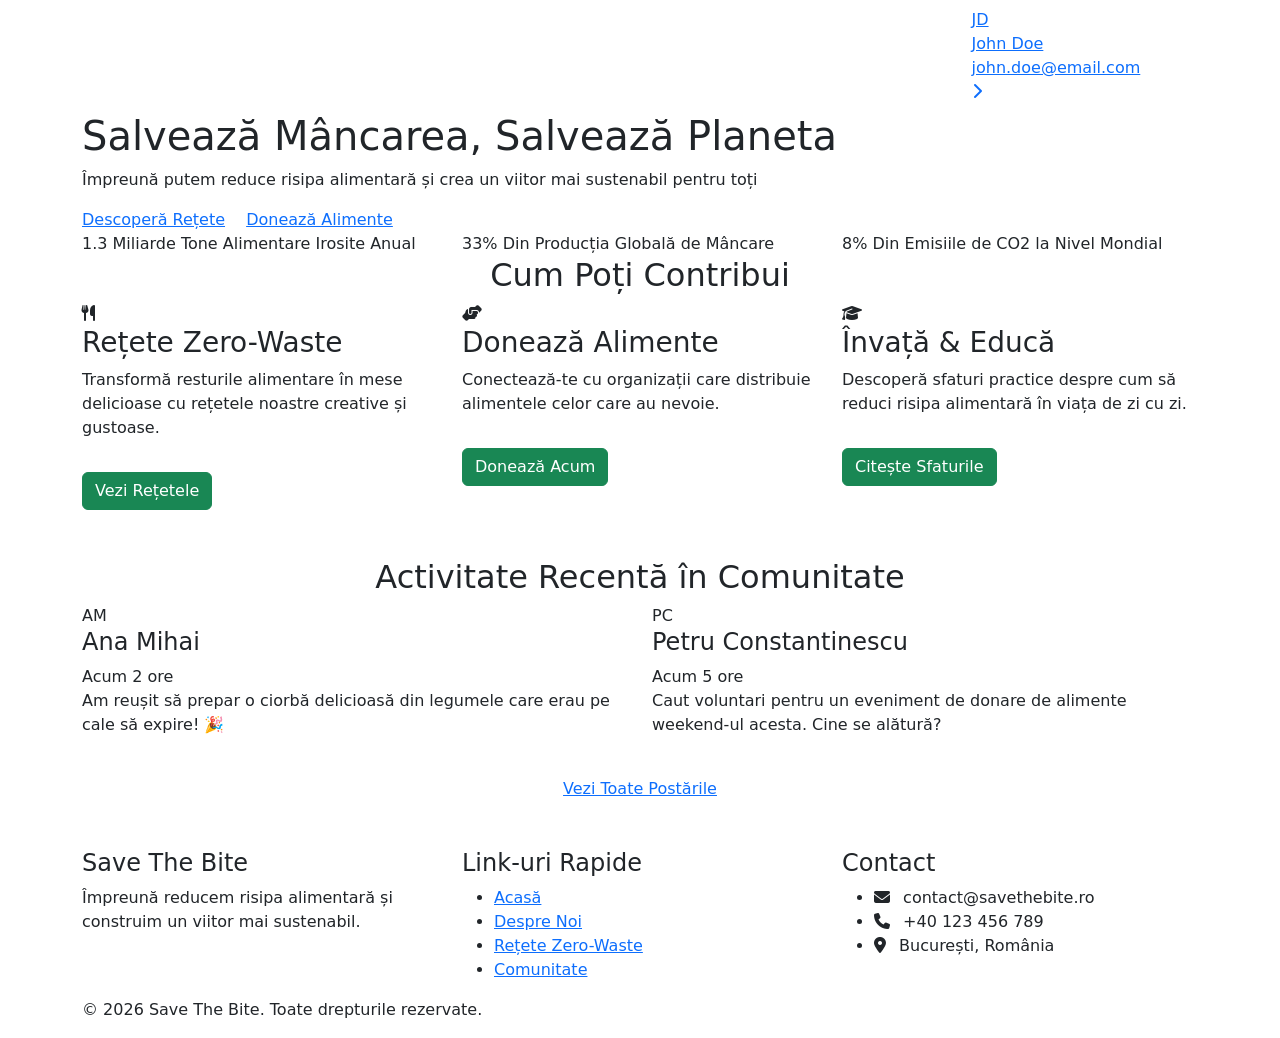
==== index.html @ 82deb242 "Add files via upload" ====
<!DOCTYPE html>
<html lang="ro">
<head>
    <meta charset="UTF-8">
    <meta name="viewport" content="width=device-width, initial-scale=1.0">
    <title>Save The Bite - Acasă</title>
    <!-- Bootstrap CSS -->
    <link href="https://cdn.jsdelivr.net/npm/bootstrap@5.3.0/dist/css/bootstrap.min.css" rel="stylesheet">
    <!-- Font Awesome -->
    <link rel="stylesheet" href="https://cdnjs.cloudflare.com/ajax/libs/font-awesome/6.4.0/css/all.min.css">
    <!-- Custom CSS -->
    <link rel="stylesheet" href="css/style.css">
</head>
<body>
    <!-- Navbar -->
    <nav class="navbar navbar-expand-lg navbar-dark">
        <div class="container">
            <a class="navbar-brand" href="index.html">
                <i class="fas fa-leaf"></i> Save The Bite
            </a>
            <button class="navbar-toggler" type="button" data-bs-toggle="collapse" data-bs-target="#navbarNav">
                <span class="navbar-toggler-icon"></span>
            </button>
            <div class="collapse navbar-collapse" id="navbarNav">
                <ul class="navbar-nav me-auto">
                    <li class="nav-item">
                        <a class="nav-link active" href="index.html">Acasă</a>
                    </li>
                    <li class="nav-item">
                        <a class="nav-link" href="about.html">Despre Noi</a>
                    </li>
                    <li class="nav-item">
                        <a class="nav-link" href="recipes.html">Rețete Zero-Waste</a>
                    </li>
                    <li class="nav-item">
                        <a class="nav-link" href="donate.html">Donații Alimentare</a>
                    </li>
                    <li class="nav-item">
                        <a class="nav-link" href="tips.html">Educație & Sfaturi</a>
                    </li>
                    <li class="nav-item">
                        <a class="nav-link" href="community.html">Comunitate</a>
                    </li>
                </ul>
                <a href="profile.html" class="user-profile-section">
                    <div class="user-avatar">JD</div>
                    <div class="user-info">
                        <span class="user-name">John Doe</span>
                        <span class="user-email">john.doe@email.com</span>
                    </div>
                    <i class="fas fa-chevron-right"></i>
                </a>
            </div>
        </div>
    </nav>

    <!-- Hero Section -->
    <section class="hero-section">
        <div class="hero-content">
            <div class="container">
                <h1>Salvează Mâncarea, Salvează Planeta</h1>
                <p>Împreună putem reduce risipa alimentară și crea un viitor mai sustenabil pentru toți</p>
                <a href="recipes.html" class="btn-primary-custom me-3">Descoperă Rețete</a>
                <a href="donate.html" class="btn-secondary-custom">Donează Alimente</a>
            </div>
        </div>
    </section>

    <!-- Stats Section -->
    <section class="stats-section">
        <div class="container">
            <div class="row">
                <div class="col-md-4">
                    <div class="stat-item">
                        <span class="stat-number">1.3</span>
                        <span class="stat-label">Miliarde Tone Alimentare Irosite Anual</span>
                    </div>
                </div>
                <div class="col-md-4">
                    <div class="stat-item">
                        <span class="stat-number">33%</span>
                        <span class="stat-label">Din Producția Globală de Mâncare</span>
                    </div>
                </div>
                <div class="col-md-4">
                    <div class="stat-item">
                        <span class="stat-number">8%</span>
                        <span class="stat-label">Din Emisiile de CO2 la Nivel Mondial</span>
                    </div>
                </div>
            </div>
        </div>
    </section>

    <!-- Features Section -->
    <section class="main-content">
        <div class="container">
            <h2 class="section-title text-center">Cum Poți Contribui</h2>
            <div class="row">
                <div class="col-md-4">
                    <div class="feature-box">
                        <div class="icon-box">
                            <i class="fas fa-utensils"></i>
                        </div>
                        <h3>Rețete Zero-Waste</h3>
                        <p>Transformă resturile alimentare în mese delicioase cu rețetele noastre creative și gustoase.</p>
                        <a href="recipes.html" class="btn btn-success mt-3">Vezi Rețetele</a>
                    </div>
                </div>
                <div class="col-md-4">
                    <div class="feature-box">
                        <div class="icon-box">
                            <i class="fas fa-hands-helping"></i>
                        </div>
                        <h3>Donează Alimente</h3>
                        <p>Conectează-te cu organizații care distribuie alimentele celor care au nevoie.</p>
                        <a href="donate.html" class="btn btn-success mt-3">Donează Acum</a>
                    </div>
                </div>
                <div class="col-md-4">
                    <div class="feature-box">
                        <div class="icon-box">
                            <i class="fas fa-graduation-cap"></i>
                        </div>
                        <h3>Învață & Educă</h3>
                        <p>Descoperă sfaturi practice despre cum să reduci risipa alimentară în viața de zi cu zi.</p>
                        <a href="tips.html" class="btn btn-success mt-3">Citește Sfaturile</a>
                    </div>
                </div>
            </div>
        </div>
    </section>

    <!-- Recent Activity Section -->
    <section class="bg-cream py-5">
        <div class="container">
            <h2 class="section-title text-center">Activitate Recentă în Comunitate</h2>
            <div class="row">
                <div class="col-md-6">
                    <div class="forum-post">
                        <div class="post-header">
                            <div class="post-avatar">AM</div>
                            <div class="post-info">
                                <h4>Ana Mihai</h4>
                                <span>Acum 2 ore</span>
                            </div>
                        </div>
                        <div class="post-content">
                            <p>Am reușit să prepar o ciorbă delicioasă din legumele care erau pe cale să expire! 🎉</p>
                        </div>
                    </div>
                </div>
                <div class="col-md-6">
                    <div class="forum-post">
                        <div class="post-header">
                            <div class="post-avatar">PC</div>
                            <div class="post-info">
                                <h4>Petru Constantinescu</h4>
                                <span>Acum 5 ore</span>
                            </div>
                        </div>
                        <div class="post-content">
                            <p>Caut voluntari pentru un eveniment de donare de alimente weekend-ul acesta. Cine se alătură?</p>
                        </div>
                    </div>
                </div>
            </div>
            <div class="text-center mt-4">
                <a href="community.html" class="btn-primary-custom">Vezi Toate Postările</a>
            </div>
        </div>
    </section>

    <!-- Footer -->
    <footer class="footer-section">
        <div class="container">
            <div class="row">
                <div class="col-md-4">
                    <h4>Save The Bite</h4>
                    <p>Împreună reducem risipa alimentară și construim un viitor mai sustenabil.</p>
                </div>
                <div class="col-md-4">
                    <h4>Link-uri Rapide</h4>
                    <ul>
                        <li><a href="index.html">Acasă</a></li>
                        <li><a href="about.html">Despre Noi</a></li>
                        <li><a href="recipes.html">Rețete Zero-Waste</a></li>
                        <li><a href="community.html">Comunitate</a></li>
                    </ul>
                </div>
                <div class="col-md-4">
                    <h4>Contact</h4>
                    <ul>
                        <li><i class="fas fa-envelope me-2"></i> contact@savethebite.ro</li>
                        <li><i class="fas fa-phone me-2"></i> +40 123 456 789</li>
                        <li><i class="fas fa-map-marker-alt me-2"></i> București, România</li>
                    </ul>
                </div>
            </div>
            <div class="footer-bottom">
                <p>&copy; 2026 Save The Bite. Toate drepturile rezervate.</p>
            </div>
        </div>
    </footer>

    <!-- Bootstrap JS -->
    <script src="https://cdn.jsdelivr.net/npm/bootstrap@5.3.0/dist/js/bootstrap.bundle.min.js"></script>
</body>
</html>
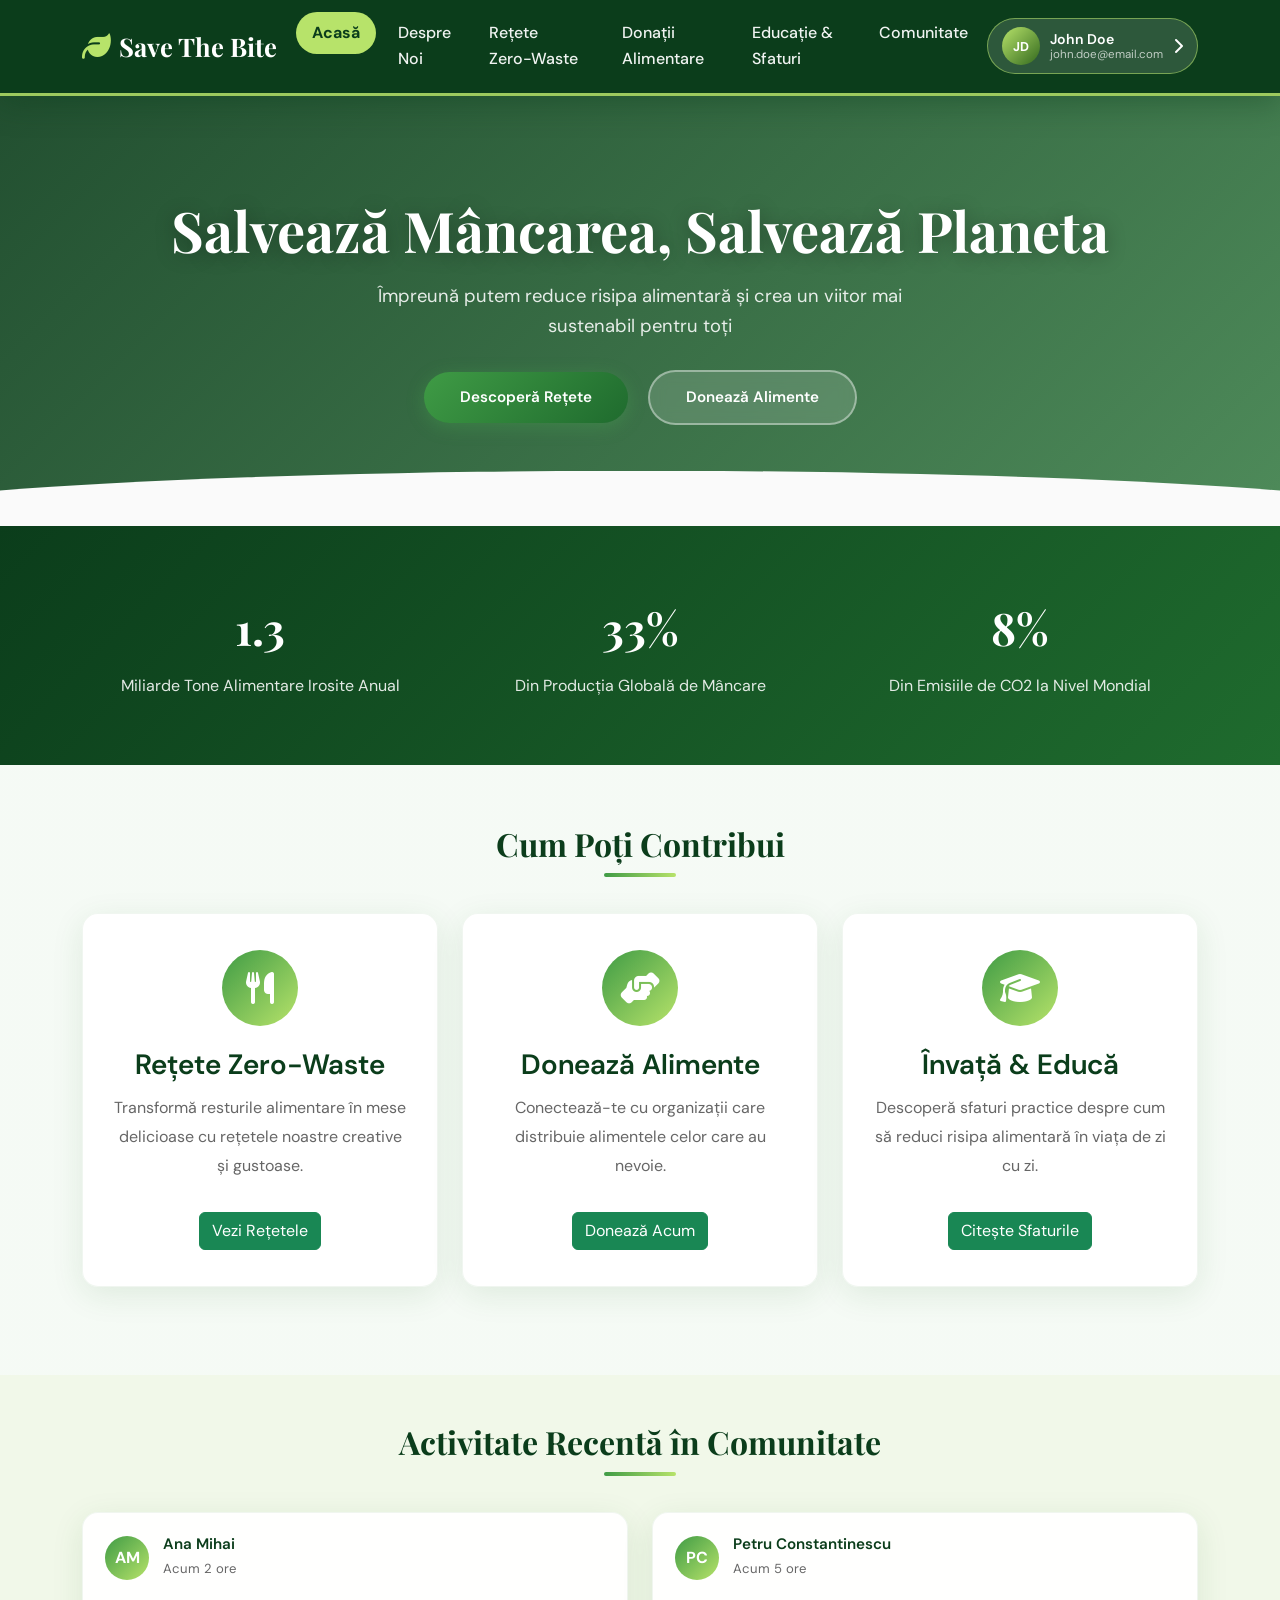
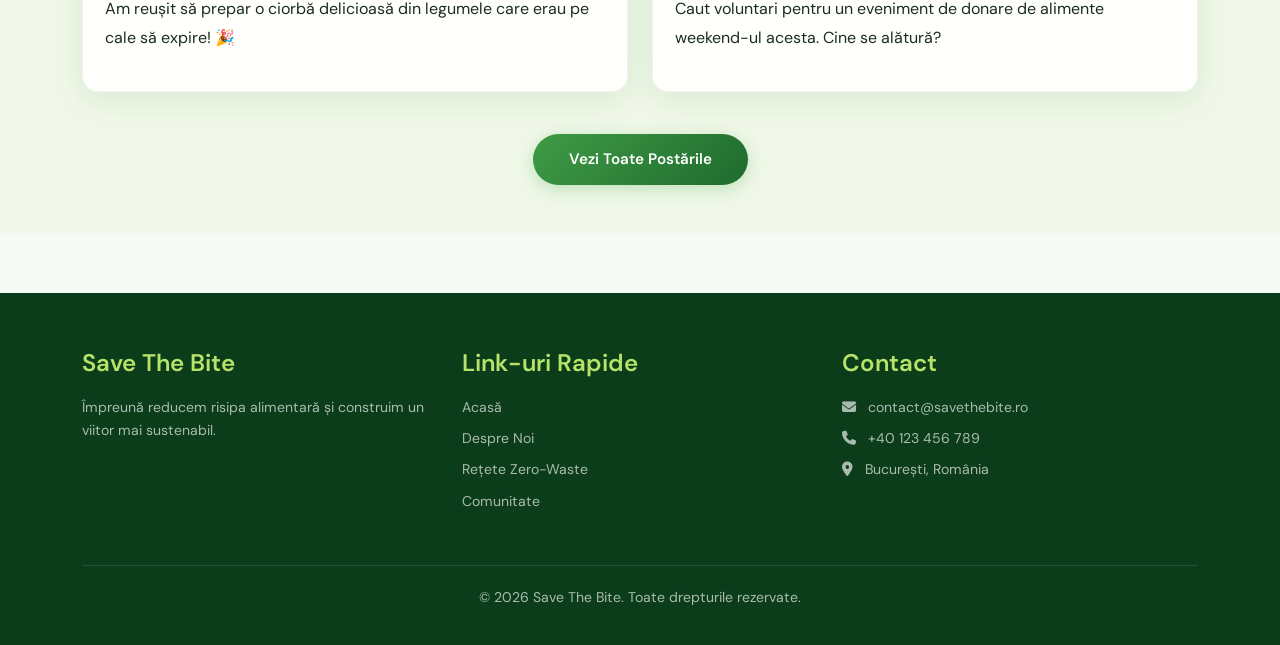
==== commit 64f6cf30: "Add files via upload" ====
--- a/index.html
+++ b/index.html
@@ -9,7 +9,7 @@
     <!-- Font Awesome -->
     <link rel="stylesheet" href="https://cdnjs.cloudflare.com/ajax/libs/font-awesome/6.4.0/css/all.min.css">
     <!-- Custom CSS -->
-    <link rel="stylesheet" href="css/style.css">
+    <link rel="stylesheet" href="style.css">
 </head>
 <body>
     <!-- Navbar -->
@@ -205,6 +205,7 @@
 
     <!-- Bootstrap JS -->
     <script src="https://cdn.jsdelivr.net/npm/bootstrap@5.3.0/dist/js/bootstrap.bundle.min.js"></script>
+    <script src="app.js"></script>
 </body>
 </html>
 
--- a/style.css
+++ b/style.css
@@ -0,0 +1,515 @@
+/* Save The Bite — Global Styles v2 */
+@import url('https://fonts.googleapis.com/css2?family=Playfair+Display:wght@400;600;700&family=DM+Sans:ital,wght@0,300;0,400;0,500;0,600;1,400&display=swap');
+
+:root {
+  --primary-green: #2E7D32;
+  --light-green: #4CAF50;
+  --dark-green: #1B5E20;
+  --accent-lime: #8BC34A;
+  --cream: #F1F8E9;
+  --warm-white: #FAFAFA;
+  --text-dark: #1A2E1A;
+  --text-light: #666;
+  --success: #43A047;
+  --warning: #FFA000;
+  --radius: 16px;
+  --radius-sm: 10px;
+  --shadow: 0 8px 32px rgba(27,94,32,.10);
+  --shadow-md: 0 12px 48px rgba(27,94,32,.16);
+}
+
+* { margin:0; padding:0; box-sizing:border-box; }
+
+body {
+  font-family: 'DM Sans', 'Segoe UI', sans-serif;
+  background: var(--warm-white);
+  color: var(--text-dark);
+  line-height: 1.65;
+}
+
+/* ── NAVBAR ──────────────────────────────────── */
+.navbar {
+  background: linear-gradient(135deg, var(--dark-green) 0%, var(--primary-green) 100%) !important;
+  padding: 12px 0;
+  box-shadow: 0 4px 20px rgba(0,0,0,.15);
+  position: sticky; top:0; z-index:1000;
+}
+.navbar-brand {
+  font-family:'Playfair Display',serif; font-size:1.6rem; font-weight:700;
+  color:#fff!important; display:flex; align-items:center; gap:8px;
+}
+.navbar-brand i { color:var(--accent-lime); font-size:1.8rem; }
+.navbar-nav .nav-link {
+  color:rgba(255,255,255,.9)!important; font-weight:500;
+  padding:8px 16px!important; border-radius:25px;
+  transition:all .25s; margin:0 3px;
+}
+.navbar-nav .nav-link:hover { background:rgba(255,255,255,.18); color:#fff!important; }
+.navbar-nav .nav-link.active { background:var(--accent-lime); color:var(--dark-green)!important; }
+.user-profile-section {
+  background:rgba(255,255,255,.12); border:1.5px solid rgba(255,255,255,.2);
+  padding:8px 14px; border-radius:50px; display:flex; align-items:center;
+  gap:10px; color:#fff; text-decoration:none; transition:all .25s; cursor:pointer;
+}
+.user-profile-section:hover { background:rgba(255,255,255,.22); color:#fff; }
+.user-avatar {
+  width:38px; height:38px; border-radius:50%;
+  background:linear-gradient(135deg,var(--accent-lime),#33691E);
+  display:flex; align-items:center; justify-content:center;
+  font-weight:700; font-size:.8rem; color:#fff; flex-shrink:0;
+}
+.user-info { display:flex; flex-direction:column; line-height:1.2; }
+.user-name { font-weight:600; font-size:.88rem; color:#fff; }
+.user-email { font-size:.72rem; color:rgba(255,255,255,.7); }
+
+/* ── HERO / PAGE HEADER ──────────────────────── */
+.hero-section {
+  background:
+    linear-gradient(135deg, rgba(27,94,32,.88) 0%, rgba(46,125,50,.82) 100%),
+    url('https://images.unsplash.com/photo-1542838132-92c53300491e?w=1920&auto=format&fit=crop') center/cover no-repeat;
+  padding:100px 0;
+  color:#fff;
+  position:relative;
+}
+.hero-section::after {
+  content:'';
+  position:absolute; bottom:-1px; left:0; right:0; height:55px;
+  background:var(--warm-white);
+  clip-path:ellipse(65% 100% at 50% 100%);
+}
+.hero-content { position:relative; z-index:1; text-align:center; }
+.hero-section h1 {
+  font-family:'Playfair Display',serif; font-size:clamp(2rem,5vw,3.5rem);
+  font-weight:700; margin-bottom:18px; color:#fff;
+  text-shadow:0 2px 20px rgba(0,0,0,.3);
+}
+.hero-section p { font-size:1.15rem; color:rgba(255,255,255,.88); max-width:600px; margin:0 auto 28px; }
+
+/* ── BUTTONS ─────────────────────────────────── */
+.btn-primary-custom {
+  display:inline-flex; align-items:center; gap:8px;
+  background:linear-gradient(135deg,var(--light-green),var(--primary-green));
+  color:#fff; padding:13px 36px; border:none; border-radius:30px;
+  font-weight:600; font-size:.95rem; cursor:pointer; text-decoration:none;
+  transition:all .3s; box-shadow:0 4px 18px rgba(76,175,80,.32);
+  font-family:'DM Sans',sans-serif;
+}
+.btn-primary-custom:hover { transform:translateY(-2px); box-shadow:0 8px 28px rgba(76,175,80,.42); color:#fff; }
+.btn-secondary-custom {
+  display:inline-flex; align-items:center; gap:8px;
+  background:rgba(255,255,255,.15); color:#fff;
+  padding:13px 36px; border:2px solid rgba(255,255,255,.4); border-radius:30px;
+  font-weight:600; font-size:.95rem; cursor:pointer; text-decoration:none;
+  transition:all .3s; backdrop-filter:blur(8px); font-family:'DM Sans',sans-serif;
+}
+.btn-secondary-custom:hover { background:rgba(255,255,255,.26); color:#fff; transform:translateY(-2px); }
+
+/* ── STATS BAR ───────────────────────────────── */
+.stats-section {
+  background:linear-gradient(135deg,var(--dark-green),var(--primary-green));
+  padding:50px 0; color:#fff;
+}
+.stat-item { text-align:center; padding:16px; }
+.stat-item .stat-number { font-family:'Playfair Display',serif; font-size:2.8rem; font-weight:700; display:block; margin-bottom:8px; }
+.stat-item .stat-label { font-size:1rem; opacity:.88; }
+
+/* ── MAIN CONTENT ────────────────────────────── */
+.main-content { padding:60px 0; min-height:calc(100vh - 400px); }
+.bg-cream { background:var(--cream)!important; }
+
+/* ── CARDS ───────────────────────────────────── */
+.card-custom {
+  background:#fff; border-radius:var(--radius); box-shadow:var(--shadow);
+  border:1px solid rgba(46,125,50,.07); overflow:hidden; transition:all .3s;
+}
+.card-custom:hover { box-shadow:var(--shadow-md); }
+.card-custom .card-header {
+  background:linear-gradient(135deg,var(--primary-green),var(--light-green));
+  color:#fff; padding:18px 24px; font-weight:600; font-size:1.05rem; border:none;
+}
+.card-custom .card-body { padding:24px; }
+
+/* ── FEATURE BOX ─────────────────────────────── */
+.feature-box {
+  text-align:center; padding:36px 28px; background:#fff;
+  border-radius:var(--radius); box-shadow:var(--shadow);
+  border:1px solid rgba(46,125,50,.07); transition:all .3s; margin-bottom:28px;
+}
+.feature-box:hover { transform:translateY(-8px); box-shadow:var(--shadow-md); }
+.feature-box .icon-box {
+  width:76px; height:76px;
+  background:linear-gradient(135deg,var(--light-green),var(--accent-lime));
+  border-radius:50%; display:flex; align-items:center; justify-content:center;
+  margin:0 auto 22px; font-size:2rem; color:#fff;
+}
+.feature-box h3 { color:var(--dark-green); font-weight:600; margin-bottom:12px; }
+.feature-box p { color:var(--text-light); line-height:1.8; }
+
+/* ── SECTION TITLE ───────────────────────────── */
+.section-title {
+  color:var(--dark-green); font-family:'Playfair Display',serif;
+  font-weight:700; font-size:2rem; margin-bottom:36px;
+  position:relative; padding-bottom:14px;
+}
+.section-title::after {
+  content:''; position:absolute; bottom:0; left:50%; transform:translateX(-50%);
+  width:72px; height:4px;
+  background:linear-gradient(90deg,var(--light-green),var(--accent-lime));
+  border-radius:2px;
+}
+.section-title.text-start::after { left:0; transform:none; }
+
+/* ── RECIPE CARDS ────────────────────────────── */
+.recipe-card {
+  background:#fff; border-radius:var(--radius); overflow:hidden;
+  box-shadow:var(--shadow); border:1px solid rgba(46,125,50,.07);
+  transition:all .3s; height:100%;
+}
+.recipe-card:hover { transform:translateY(-6px); box-shadow:var(--shadow-md); }
+.recipe-card .recipe-image {
+  height:180px;
+  background:linear-gradient(135deg,var(--light-green),var(--accent-lime));
+  display:flex; align-items:center; justify-content:center;
+  font-size:3.5rem; color:rgba(255,255,255,.9); position:relative;
+}
+.recipe-card .recipe-content { padding:20px; }
+.recipe-card h4 { color:var(--dark-green); font-weight:600; margin-bottom:8px; }
+.recipe-card .recipe-meta { display:flex; gap:16px; color:var(--text-light); font-size:.85rem; margin-bottom:12px; }
+.recipe-card .recipe-meta i { color:var(--light-green); margin-right:4px; }
+
+/* ── DONATION CARDS ──────────────────────────── */
+.donation-card {
+  background:#fff; border-radius:var(--radius); overflow:hidden;
+  box-shadow:var(--shadow); margin-bottom:28px; transition:all .3s;
+}
+.donation-card:hover { transform:translateY(-8px); box-shadow:var(--shadow-md); }
+.donation-card .donation-image {
+  height:160px;
+  background:linear-gradient(135deg,var(--warning),#FF8F00);
+  display:flex; align-items:center; justify-content:center; font-size:3rem; color:#fff;
+}
+.donation-card .donation-content { padding:22px; }
+.donation-card .donation-category {
+  background:var(--cream); color:var(--primary-green);
+  padding:4px 14px; border-radius:20px; font-size:.8rem; font-weight:600;
+  display:inline-block; margin-bottom:10px;
+}
+.donation-card .donation-details { display:flex; gap:18px; color:var(--text-light); font-size:.85rem; margin-bottom:16px; }
+
+/* ── FORUM POSTS ─────────────────────────────── */
+.forum-post {
+  background:#fff; border-radius:var(--radius);
+  padding:22px; margin-bottom:18px;
+  box-shadow:var(--shadow); border:1px solid rgba(46,125,50,.07); transition:all .3s;
+}
+.forum-post:hover { box-shadow:var(--shadow-md); }
+.forum-post .post-header { display:flex; align-items:center; gap:14px; margin-bottom:14px; }
+.forum-post .post-avatar {
+  width:44px; height:44px; border-radius:50%;
+  background:linear-gradient(135deg,var(--light-green),var(--accent-lime));
+  display:flex; align-items:center; justify-content:center;
+  color:#fff; font-weight:700; font-size:1rem; flex-shrink:0;
+}
+.forum-post .post-info h4 { color:var(--dark-green); font-weight:600; margin-bottom:2px; font-size:.95rem; }
+.forum-post .post-info span { color:var(--text-light); font-size:.82rem; }
+.forum-post .post-content { color:var(--text-dark); line-height:1.8; }
+.forum-post .post-content h5 { color:var(--dark-green); font-weight:600; margin-bottom:8px; }
+
+/* ── TIPS ────────────────────────────────────── */
+.tip-card {
+  background:#fff; border-radius:var(--radius); padding:28px;
+  margin-bottom:22px; border-left:5px solid var(--light-green);
+  box-shadow:var(--shadow); transition:all .3s;
+}
+.tip-card:hover { transform:translateX(8px); box-shadow:var(--shadow-md); }
+.tip-card .tip-number {
+  background:linear-gradient(135deg,var(--light-green),var(--accent-lime));
+  color:#fff; width:38px; height:38px; border-radius:50%;
+  display:flex; align-items:center; justify-content:center;
+  font-weight:700; margin-bottom:14px;
+}
+.tip-card h4 { color:var(--dark-green); font-weight:600; margin-bottom:8px; }
+.tip-card p { color:var(--text-light); line-height:1.8; }
+
+/* ── FORMS ───────────────────────────────────── */
+.form-custom {
+  background:#fff; padding:40px; border-radius:var(--radius); box-shadow:var(--shadow-md);
+}
+.form-group { margin-bottom:22px; }
+.form-group label { color:var(--dark-green); font-weight:600; margin-bottom:8px; display:block; font-size:.9rem; }
+.form-control-custom {
+  width:100%; padding:12px 18px;
+  border:1.5px solid rgba(46,125,50,.2); border-radius:var(--radius-sm);
+  font-size:.92rem; background:var(--warm-white); color:var(--text-dark);
+  transition:all .25s; outline:none; font-family:'DM Sans',sans-serif;
+}
+.form-control-custom:focus {
+  border-color:var(--light-green);
+  box-shadow:0 0 0 3px rgba(76,175,80,.12); background:#fff;
+}
+
+/* ── PROFILE ─────────────────────────────────── */
+.profile-header {
+  background:
+    linear-gradient(135deg,rgba(27,94,32,.9),rgba(46,125,50,.85)),
+    url('https://images.unsplash.com/photo-1542838132-92c53300491e?w=1920&auto=format&fit=crop') center/cover;
+  padding:60px 0 80px; color:#fff; position:relative;
+}
+.profile-header::after {
+  content:''; position:absolute; bottom:-1px; left:0; right:0; height:50px;
+  background:var(--warm-white); clip-path:ellipse(70% 100% at 50% 100%);
+}
+.profile-avatar-large {
+  width:130px; height:130px; border-radius:50%; background:#fff;
+  display:flex; align-items:center; justify-content:center;
+  font-size:3rem; color:var(--primary-green); font-weight:700;
+  margin:0 auto 22px; border:5px solid rgba(255,255,255,.3);
+  box-shadow:0 10px 40px rgba(0,0,0,.2);
+}
+.profile-header h1 { color:#fff!important; }
+.profile-stats { display:flex; justify-content:center; gap:44px; margin-top:28px; flex-wrap:wrap; }
+.profile-stat .number { font-size:1.9rem; font-weight:700; display:block; color:#fff; }
+.profile-stat .label { opacity:.8; font-size:.85rem; color:rgba(255,255,255,.8); }
+
+/* ── MAP ─────────────────────────────────────── */
+#donation-map { height:460px; border-radius:var(--radius); overflow:hidden; box-shadow:var(--shadow-md); }
+.leaflet-popup-content-wrapper { border-radius:var(--radius-sm)!important; box-shadow:var(--shadow-md)!important; }
+
+/* ── MODALS ──────────────────────────────────── */
+.modal-content { border-radius:var(--radius)!important; border:none!important; box-shadow:var(--shadow-md)!important; overflow:hidden; }
+.modal-header.bg-success { background:linear-gradient(135deg,var(--primary-green),var(--light-green))!important; border:none!important; }
+
+/* ── 3-DOT DROPDOWN ──────────────────────────── */
+.three-dot-menu { position:relative; z-index:10; }
+.dropdown-menu-custom {
+  position:absolute; right:0; top:100%; margin-top:4px;
+  background:#fff; border-radius:var(--radius-sm);
+  box-shadow:0 8px 32px rgba(0,0,0,.15); min-width:160px;
+  display:none; z-index:1000; overflow:hidden;
+  border:1px solid rgba(46,125,50,.1);
+}
+.dropdown-menu-custom.show { display:block; }
+.dropdown-menu-custom button {
+  display:flex; align-items:center; width:100%; padding:10px 16px;
+  background:none; border:none; cursor:pointer; font-size:.88rem;
+  color:var(--text-dark); transition:background .2s; font-family:'DM Sans',sans-serif;
+}
+.dropdown-menu-custom button:hover { background:var(--cream); }
+.dropdown-menu-custom button.text-danger { color:#c62828!important; }
+.dropdown-menu-custom button.text-danger:hover { background:#fce4e4; }
+
+/* ── COMMENT BOX ─────────────────────────────── */
+.comment-box { background:var(--cream); border-radius:var(--radius-sm); padding:14px; }
+.comment-item {
+  background:#fff; border-radius:8px; padding:10px 14px;
+  margin-bottom:8px; border-left:3px solid var(--light-green);
+}
+.comment-author { font-weight:600; font-size:.83rem; color:var(--dark-green); }
+.comment-text { font-size:.87rem; color:var(--text-dark); margin-top:3px; }
+.comment-time { font-size:.73rem; color:var(--text-light); }
+
+/* ── PAGINATION ──────────────────────────────── */
+.pagination .page-link { color:var(--dark-green)!important; border-color:rgba(46,125,50,.2)!important; border-radius:8px!important; margin:0 2px; }
+.pagination .page-item.active .page-link { background:linear-gradient(135deg,var(--primary-green),var(--dark-green))!important; color:#fff!important; border-color:var(--dark-green)!important; }
+
+/* ── TOAST ───────────────────────────────────── */
+.toast-notification {
+  position:fixed; bottom:24px; right:24px;
+  background:linear-gradient(135deg,#43a047,#2e7d32);
+  color:#fff; padding:12px 22px; border-radius:var(--radius-sm);
+  box-shadow:0 8px 32px rgba(0,0,0,.18); z-index:9999;
+  font-weight:500; display:flex; align-items:center; gap:8px;
+  animation:toastIn .3s ease, toastOut .3s ease 2.8s forwards;
+}
+@keyframes toastIn { from{transform:translateX(80px);opacity:0} to{transform:translateX(0);opacity:1} }
+@keyframes toastOut { from{opacity:1} to{opacity:0;pointer-events:none} }
+
+/* ── CATEGORY PILLS ──────────────────────────── */
+.cat-pill {
+  padding:6px 18px; border-radius:24px; border:none; cursor:pointer;
+  font-family:'DM Sans',sans-serif; font-size:.85rem; font-weight:500;
+  transition:all .22s; background:rgba(46,125,50,.08); color:var(--primary-green);
+}
+.cat-pill:hover, .cat-pill.active {
+  background:linear-gradient(135deg,var(--light-green),var(--primary-green));
+  color:#fff; box-shadow:0 2px 8px rgba(46,125,50,.25);
+}
+
+/* ── SWITCH ──────────────────────────────────── */
+.form-switch .form-check-input { width:44px!important; height:22px!important; cursor:pointer; }
+.form-switch .form-check-input:checked { background-color:var(--light-green)!important; border-color:var(--light-green)!important; }
+
+/* ── TABLE ───────────────────────────────────── */
+.table th { color:var(--dark-green); font-weight:600; border-bottom:2px solid var(--cream); }
+.table td { vertical-align:middle; font-size:.9rem; }
+.table tbody tr:hover td { background:var(--cream); }
+
+/* ── LOGIN PAGE ──────────────────────────────── */
+.login-page {
+  min-height:100vh;
+  background:
+    linear-gradient(135deg,rgba(27,94,32,.9),rgba(46,125,50,.82)),
+    url('https://images.unsplash.com/photo-1542838132-92c53300491e?w=1920&auto=format&fit=crop') center/cover;
+  display:flex; align-items:center; justify-content:center; padding:40px 20px;
+}
+.login-card {
+  background:#fff; border-radius:24px; padding:40px;
+  box-shadow:0 24px 80px rgba(0,0,0,.25); width:100%; max-width:460px;
+}
+.login-card h2 { font-family:'Playfair Display',serif; color:var(--dark-green); }
+.login-tabs .nav-link { color:var(--text-light); font-weight:500; }
+.login-tabs .nav-link.active { color:var(--dark-green)!important; border-bottom:2px solid var(--primary-green)!important; }
+
+/* ── FOOTER ──────────────────────────────────── */
+.footer-section {
+  background:var(--dark-green); color:rgba(255,255,255,.8);
+  padding:56px 0 0; margin-top:60px;
+}
+.footer-section h4 { color:var(--accent-lime); font-weight:600; margin-bottom:18px; }
+.footer-section p { font-size:.88rem; color:rgba(255,255,255,.65); }
+.footer-section ul { list-style:none; padding:0; }
+.footer-section ul li { margin-bottom:8px; font-size:.88rem; color:rgba(255,255,255,.65); }
+.footer-section ul li a { color:rgba(255,255,255,.65); text-decoration:none; transition:all .2s; }
+.footer-section ul li a:hover { color:var(--accent-lime); padding-left:8px; }
+.footer-bottom { border-top:1px solid rgba(255,255,255,.1); padding:20px 0; margin-top:36px; text-align:center; color:rgba(255,255,255,.4); font-size:.8rem; }
+
+/* ── SCROLLBAR ───────────────────────────────── */
+::-webkit-scrollbar { width:5px; }
+::-webkit-scrollbar-track { background:var(--cream); }
+::-webkit-scrollbar-thumb { background:var(--light-green); border-radius:3px; }
+
+/* ── RESPONSIVE ──────────────────────────────── */
+@media(max-width:768px) {
+  .hero-section { padding:60px 0 80px; }
+  .hero-section h1 { font-size:2.2rem; }
+  .profile-stats { gap:24px; }
+  .user-info { display:none; }
+  .form-custom { padding:24px; }
+  .navbar-nav { background:rgba(27,94,32,.95); padding:16px; border-radius:12px; margin-top:12px; }
+}
+/* Codex polish: shared background, darker navigation, editable owner menus */
+:root {
+  --primary-green: #1F6B2E;
+  --light-green: #3F9B45;
+  --dark-green: #0B3D1B;
+  --accent-lime: #B7E36A;
+  --food-bg-image: url('https://images.unsplash.com/photo-1488459716781-31db52582fe9?q=80&w=2070&auto=format&fit=crop');
+}
+
+body {
+  background:
+    linear-gradient(rgba(244, 250, 244, 0.9), rgba(244, 250, 244, 0.9)),
+    var(--food-bg-image) center center / cover fixed no-repeat;
+}
+
+.navbar {
+  background: #0B3D1B !important;
+  border-bottom: 3px solid rgba(183, 227, 106, 0.85);
+  box-shadow: 0 8px 28px rgba(11, 61, 27, 0.35);
+}
+
+.navbar-nav .nav-link {
+  color: rgba(255, 255, 255, 0.94) !important;
+}
+
+.navbar-nav .nav-link:hover,
+.navbar-nav .nav-link:focus {
+  background: rgba(183, 227, 106, 0.18);
+  color: #fff !important;
+}
+
+.navbar-nav .nav-link.active {
+  background: #B7E36A;
+  color: #0B3D1B !important;
+  font-weight: 700;
+}
+
+.user-profile-section {
+  background: rgba(255, 255, 255, 0.14);
+  border-color: rgba(183, 227, 106, 0.55);
+}
+
+.hero-section,
+.profile-header {
+  background:
+    linear-gradient(135deg, rgba(11, 61, 27, 0.9) 0%, rgba(31, 107, 46, 0.78) 100%),
+    var(--food-bg-image) center center / cover no-repeat;
+}
+
+.main-content {
+  background: transparent;
+}
+
+.recipe-card,
+.forum-post,
+.card-custom,
+.feature-box,
+.donation-card,
+.tip-card,
+.form-custom {
+  background: rgba(255, 255, 255, 0.95);
+  backdrop-filter: blur(2px);
+}
+
+.recipe-card {
+  position: relative;
+}
+
+.forum-post .post-header {
+  position: relative;
+}
+
+.forum-post .post-header .dropdown {
+  margin-left: auto;
+}
+
+.item-owner-actions {
+  position: absolute;
+  top: 10px;
+  right: 10px;
+  z-index: 20;
+}
+
+.owner-menu-button {
+  width: 34px;
+  height: 34px;
+  border: 0;
+  border-radius: 50%;
+  display: inline-flex;
+  align-items: center;
+  justify-content: center;
+  color: var(--dark-green);
+  background: rgba(255, 255, 255, 0.92);
+  box-shadow: 0 6px 20px rgba(11, 61, 27, 0.18);
+}
+
+.owner-menu-button:hover,
+.owner-menu-button:focus {
+  background: #fff;
+  color: var(--primary-green);
+}
+
+.comment-box {
+  margin-top: 14px;
+}
+
+.comment-form {
+  display: flex;
+  gap: 8px;
+  margin-top: 10px;
+}
+
+.comment-form input {
+  flex: 1;
+}
+
+@media(max-width:768px) {
+  body {
+    background-attachment: scroll;
+  }
+
+  .comment-form {
+    flex-direction: column;
+  }
+}
+/* End Codex polish */
